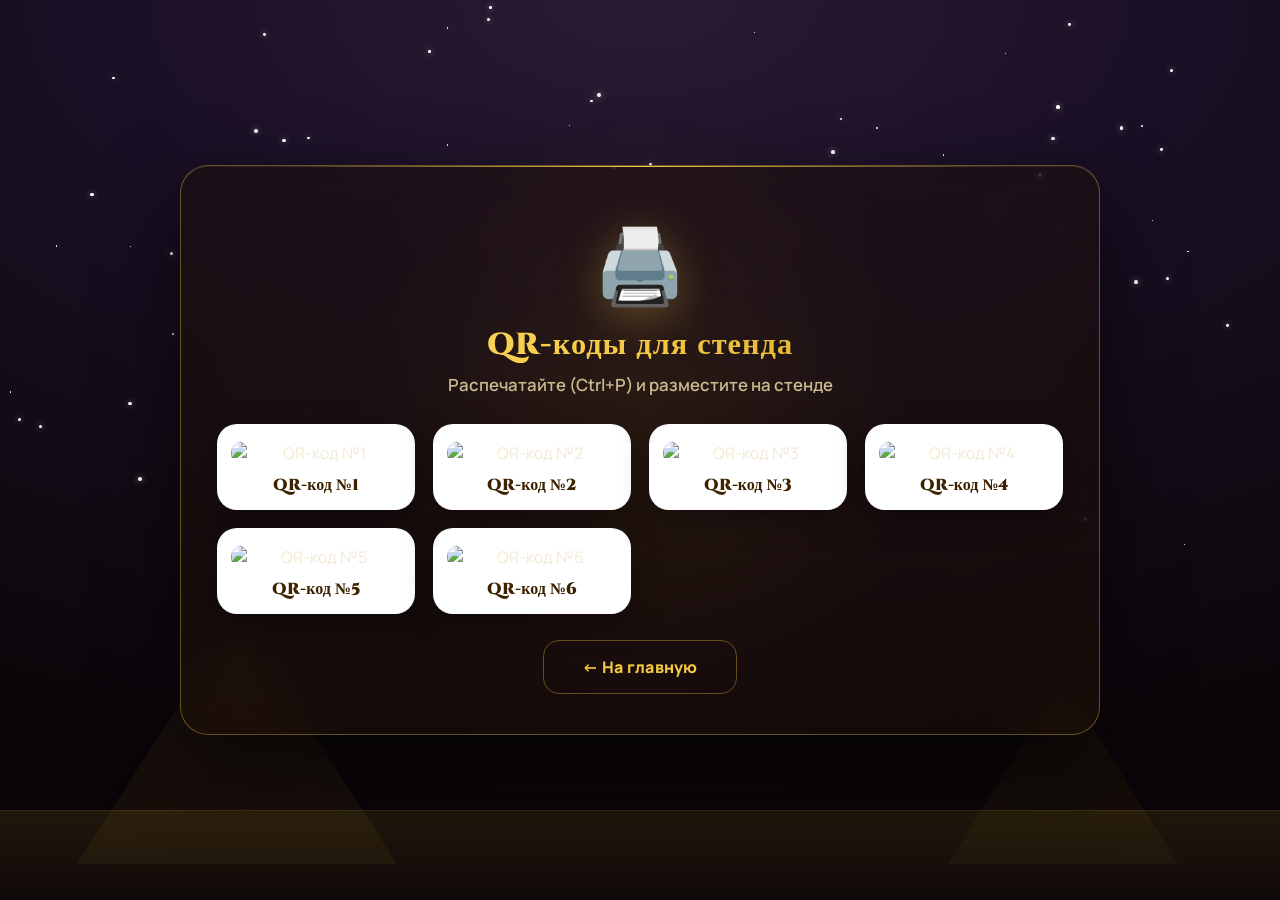
==== qr.html @ 2d33912d "Add Egypt history quest site for grade 5 students" ====
<!DOCTYPE html>
<html lang="ru">
<head>
<meta charset="UTF-8">
<meta name="viewport" content="width=device-width, initial-scale=1.0">
<title>QR-коды для стенда 🖨️</title>
<link rel="stylesheet" href="style.css">
</head>
<body data-page="qr">

<div class="bg-layer">
    <div class="star-field"></div>
    <div class="pyramid-bg"></div>
    <div class="sand-ground"></div>
</div>

<div class="qr-card">
    <div class="welcome-icon">🖨️</div>
    <h1 class="welcome-title" style="font-size:1.9em;">QR-коды для стенда</h1>
    <p class="welcome-subtitle">Распечатайте (Ctrl+P) и разместите на стенде</p>

    <div class="qr-grid" id="qr-grid"></div>

    <div style="margin-top:26px;">
        <a class="btn btn-ghost" href="index.html">← На главную</a>
    </div>
</div>

<script src="quest.js"></script>
</body>
</html>
---- style.css ----
/* ============================================================
   ЕГИПЕТСКИЙ КВЕСТ — современный дизайн v2
   Тёмный глассморфизм + золото, тема Древнего Египта
   ============================================================ */

@import url('https://fonts.googleapis.com/css2?family=Cinzel:wght@700;900&family=Manrope:wght@400;600;800&display=swap');

* { margin: 0; padding: 0; box-sizing: border-box; }

:root {
    --gold: #f5c842;
    --gold-light: #ffe27a;
    --gold-dark: #c9a227;
    --sand: #e8d5a3;
    --text: #f3ead3;
    --text-dim: #c9b98f;
    --glass: rgba(28, 18, 8, 0.55);
    --glass-border: rgba(245, 200, 66, 0.35);
    --red: #ff6b5e;
    --radius: 28px;
}

html { scroll-behavior: smooth; }

body {
    font-family: 'Manrope', 'Segoe UI', sans-serif;
    min-height: 100vh;
    min-height: 100dvh;
    color: var(--text);
    background: radial-gradient(120% 90% at 50% 0%, #2b1a33 0%, #1a1026 35%, #120a14 70%, #0a0508 100%);
    display: flex;
    flex-direction: column;
    align-items: center;
    justify-content: center;
    overflow-x: hidden;
    position: relative;
    padding: 20px 16px;
}

/* Мягкое золотое свечение за карточкой */
body::before {
    content: '';
    position: fixed;
    width: 70vmin; height: 70vmin;
    left: 50%; top: 45%;
    transform: translate(-50%, -50%);
    background: radial-gradient(circle, rgba(245,200,66,0.14) 0%, transparent 65%);
    pointer-events: none;
    z-index: 1;
    animation: breathe 6s ease-in-out infinite;
}

@keyframes breathe {
    0%, 100% { opacity: 0.7; transform: translate(-50%,-50%) scale(1); }
    50%      { opacity: 1;   transform: translate(-50%,-50%) scale(1.12); }
}

/* ===== ФОН ===== */

.bg-layer {
    position: fixed; inset: 0;
    z-index: 0; pointer-events: none; overflow: hidden;
}

.star-field { position: absolute; inset: 0 0 35% 0; }

.star {
    position: absolute;
    background: #fff;
    border-radius: 50%;
    animation: twinkle var(--d, 3s) ease-in-out infinite;
    box-shadow: 0 0 6px rgba(255,255,255,0.6);
}

@keyframes twinkle {
    0%, 100% { opacity: 0.1; transform: scale(0.7); }
    50%      { opacity: 0.9; transform: scale(1.3); }
}

/* Пирамиды — тонкие светящиеся контуры */
.pyramid-bg { position: absolute; bottom: 4vh; width: 100%; height: 38vh; }

.pyramid-bg::before,
.pyramid-bg::after {
    content: '';
    position: absolute; bottom: 0;
    border-left: solid transparent;
    border-right: solid transparent;
}

.pyramid-bg::before {
    left: 6%;
    border-left-width: 160px;
    border-right-width: 160px;
    border-bottom: 250px solid rgba(245, 200, 66, 0.05);
    filter: drop-shadow(0 0 14px rgba(245,200,66,0.12));
}

.pyramid-bg::after {
    right: 8%;
    border-left-width: 115px;
    border-right-width: 115px;
    border-bottom: 185px solid rgba(245, 200, 66, 0.04);
}

.sand-ground {
    position: absolute; bottom: 0;
    width: 100%; height: 10vh;
    background: linear-gradient(180deg, rgba(201,162,39,0.12), rgba(201,162,39,0.03));
    border-top: 1px solid rgba(245,200,66,0.15);
}

.hieroglyph {
    position: absolute;
    color: var(--gold);
    opacity: 0;
    pointer-events: none;
    animation: floatUp var(--dur, 25s) linear infinite;
    text-shadow: 0 0 12px rgba(245,200,66,0.4);
}

@keyframes floatUp {
    0%   { transform: translateY(15vh) rotate(0deg); opacity: 0; }
    12%  { opacity: 0.18; }
    88%  { opacity: 0.18; }
    100% { transform: translateY(-110vh) rotate(300deg); opacity: 0; }
}

/* ===== КАРТОЧКА (глассморфизм) ===== */

.card, .welcome-card, .final-card, .qr-card {
    position: relative;
    z-index: 10;
    background: var(--glass);
    backdrop-filter: blur(18px) saturate(140%);
    -webkit-backdrop-filter: blur(18px) saturate(140%);
    border: 1px solid var(--glass-border);
    border-radius: var(--radius);
    width: 100%;
    box-shadow:
        0 30px 80px rgba(0, 0, 0, 0.6),
        inset 0 1px 0 rgba(255, 255, 255, 0.08);
    animation: cardIn 0.8s cubic-bezier(0.22, 1, 0.36, 1) both;
}

.card        { max-width: 620px; padding: 44px 38px 36px; }
.welcome-card{ max-width: 620px; padding: 52px 40px 44px; text-align: center; }
.final-card  { max-width: 620px; padding: 52px 40px 46px; text-align: center; }
.qr-card     { max-width: 920px; padding: 48px 36px 40px; text-align: center; }

/* Градиентная кромка сверху */
.card::before, .welcome-card::before, .final-card::before, .qr-card::before {
    content: '';
    position: absolute;
    top: 0; left: 10%; right: 10%;
    height: 1px;
    background: linear-gradient(90deg, transparent, var(--gold), transparent);
}

@keyframes cardIn {
    from { opacity: 0; transform: translateY(44px) scale(0.95); }
    to   { opacity: 1; transform: translateY(0)    scale(1); }
}

/* ===== ШАПКА ВОПРОСА ===== */

.card-header { text-align: center; margin-bottom: 26px; }

.qr-badge {
    display: inline-block;
    background: linear-gradient(135deg, rgba(245,200,66,0.18), rgba(245,200,66,0.06));
    border: 1px solid var(--glass-border);
    color: var(--gold);
    font-weight: 800;
    font-size: 0.78em;
    letter-spacing: 3px;
    padding: 8px 24px;
    border-radius: 50px;
    margin-bottom: 16px;
    text-transform: uppercase;
}

.card-icon {
    font-size: 4.2em;
    line-height: 1;
    animation: iconBob 3s ease-in-out infinite;
    filter: drop-shadow(0 6px 18px rgba(245,200,66,0.25));
}

@keyframes iconBob {
    0%, 100% { transform: translateY(0); }
    50%      { transform: translateY(-9px); }
}

.card-title {
    font-family: 'Cinzel', serif;
    font-size: 1.05em;
    color: var(--gold);
    margin-top: 10px;
    letter-spacing: 3px;
    text-transform: uppercase;
    font-weight: 700;
}

.question-box {
    background: rgba(245, 200, 66, 0.07);
    border: 1px solid rgba(245, 200, 66, 0.18);
    border-radius: 18px;
    padding: 20px 24px;
    margin-bottom: 26px;
}

.question-label {
    font-size: 0.68em;
    text-transform: uppercase;
    letter-spacing: 3px;
    color: var(--gold-dark);
    font-weight: 800;
    margin-bottom: 8px;
}

.question-text {
    font-size: clamp(1.1em, 2.5vw, 1.3em);
    color: var(--text);
    font-weight: 800;
    line-height: 1.5;
}

/* ===== ОТВЕТЫ ===== */

.answers { display: grid; gap: 12px; margin-bottom: 24px; }

.answer-btn {
    background: rgba(255, 255, 255, 0.04);
    border: 1px solid rgba(245, 200, 66, 0.25);
    border-radius: 16px;
    padding: 16px 20px;
    font-size: 1.05em;
    color: var(--text);
    font-weight: 600;
    cursor: pointer;
    text-align: left;
    transition: transform 0.2s ease, box-shadow 0.2s ease, background 0.2s ease, border-color 0.2s ease;
    display: flex;
    align-items: center;
    gap: 14px;
    font-family: 'Manrope', sans-serif;
    width: 100%;
}

.answer-btn:hover:not(:disabled) {
    transform: translateY(-2px);
    background: rgba(245, 200, 66, 0.12);
    border-color: var(--gold);
    box-shadow: 0 8px 28px rgba(245, 200, 66, 0.18);
}

.answer-btn:active:not(:disabled) { transform: translateY(0); }
.answer-btn:disabled { cursor: default; opacity: 0.6; }

.answer-letter {
    display: inline-flex;
    align-items: center;
    justify-content: center;
    width: 34px; height: 34px;
    background: linear-gradient(135deg, var(--gold), var(--gold-dark));
    color: #2a1a05;
    border-radius: 10px;
    font-size: 0.85em;
    font-weight: 800;
    flex-shrink: 0;
}

.fact-box {
    background: rgba(255, 255, 255, 0.03);
    border: 1px dashed rgba(245, 200, 66, 0.3);
    border-radius: 14px;
    padding: 16px 20px;
    font-size: 0.9em;
    color: var(--text-dim);
    line-height: 1.65;
}

.fact-box strong { color: var(--gold); }

/* ===== ОВЕРЛЕИ ===== */

.result-overlay {
    display: none;
    position: fixed; inset: 0;
    z-index: 100;
    background: rgba(8, 4, 2, 0.8);
    backdrop-filter: blur(8px);
    -webkit-backdrop-filter: blur(8px);
    justify-content: center;
    align-items: center;
    animation: fadeIn 0.3s ease;
    padding: 16px;
}

.result-overlay.show { display: flex; }

@keyframes fadeIn { from { opacity: 0; } to { opacity: 1; } }

.result-card {
    background: rgba(32, 22, 10, 0.92);
    backdrop-filter: blur(20px);
    border: 1px solid var(--glass-border);
    border-radius: 26px;
    padding: 44px 36px 38px;
    text-align: center;
    max-width: 440px;
    width: 100%;
    animation: popIn 0.5s cubic-bezier(0.22, 1, 0.36, 1) both;
    box-shadow: 0 24px 70px rgba(0, 0, 0, 0.7);
}

@keyframes popIn {
    from { transform: scale(0.7) translateY(20px); opacity: 0; }
    to   { transform: scale(1)   translateY(0);    opacity: 1; }
}

.result-icon-big {
    font-size: 4em;
    line-height: 1;
    margin-bottom: 12px;
    animation: iconBob 1.8s ease-in-out infinite;
}

.result-title {
    font-family: 'Cinzel', serif;
    font-size: 1.7em;
    color: var(--gold);
    font-weight: 900;
    margin-bottom: 10px;
    letter-spacing: 1px;
}

.result-title.wrong { color: var(--red); }

.result-desc {
    font-size: 0.98em;
    color: var(--text-dim);
    margin-bottom: 18px;
    line-height: 1.65;
}

.letter-reward {
    display: inline-block;
    font-family: 'Cinzel', serif;
    font-size: 4em;
    font-weight: 900;
    color: #2a1a05;
    background: linear-gradient(135deg, var(--gold-light), var(--gold-dark));
    width: 100px; height: 100px;
    line-height: 100px;
    border-radius: 24px;
    box-shadow: 0 12px 36px rgba(245, 200, 66, 0.4), inset 0 2px 0 rgba(255,255,255,0.5);
    margin: 10px 0 18px;
    animation: letterPop 0.6s 0.2s cubic-bezier(0.34, 1.56, 0.64, 1) both;
}

@keyframes letterPop {
    from { transform: scale(0) rotate(-18deg); }
    to   { transform: scale(1) rotate(0); }
}

.word-progress {
    display: flex;
    justify-content: center;
    gap: 7px;
    margin: 8px 0 22px;
    flex-wrap: wrap;
}

.word-cell {
    width: 40px; height: 40px;
    border: 1px solid rgba(245, 200, 66, 0.35);
    border-radius: 11px;
    display: flex;
    align-items: center;
    justify-content: center;
    font-family: 'Cinzel', serif;
    font-size: 1.35em;
    font-weight: 900;
    color: var(--gold);
    background: rgba(255, 255, 255, 0.04);
}

.word-cell.filled {
    background: linear-gradient(135deg, var(--gold), var(--gold-dark));
    color: #2a1a05;
    box-shadow: 0 5px 16px rgba(245, 200, 66, 0.3);
    animation: cellPop 0.4s cubic-bezier(0.34, 1.56, 0.64, 1) both;
}

@keyframes cellPop { from { transform: scale(0); } to { transform: scale(1); } }

/* ===== КНОПКИ ===== */

.btn {
    display: inline-block;
    padding: 15px 38px;
    font-size: 1em;
    font-weight: 800;
    border: none;
    border-radius: 16px;
    cursor: pointer;
    transition: transform 0.2s ease, box-shadow 0.2s ease;
    font-family: 'Manrope', sans-serif;
    text-decoration: none;
    text-align: center;
    letter-spacing: 0.3px;
}

.btn-gold {
    background: linear-gradient(135deg, var(--gold), var(--gold-dark));
    color: #2a1a05;
    box-shadow: 0 10px 30px rgba(245, 200, 66, 0.25);
}

.btn-gold:hover {
    transform: translateY(-3px);
    box-shadow: 0 14px 40px rgba(245, 200, 66, 0.4);
}

.btn-ghost {
    background: transparent;
    border: 1px solid var(--glass-border);
    color: var(--gold);
}

.btn-ghost:hover {
    background: rgba(245, 200, 66, 0.1);
    transform: translateY(-3px);
}

/* ===== СТАРТОВАЯ ===== */

.welcome-icon {
    font-size: 4.6em;
    animation: iconBob 3s ease-in-out infinite;
    margin-bottom: 14px;
    filter: drop-shadow(0 8px 22px rgba(245,200,66,0.3));
}

.welcome-title {
    font-family: 'Cinzel', serif;
    font-size: clamp(2em, 5vw, 2.6em);
    font-weight: 900;
    background: linear-gradient(135deg, var(--gold-light), var(--gold), var(--gold-dark));
    -webkit-background-clip: text;
    background-clip: text;
    -webkit-text-fill-color: transparent;
    margin-bottom: 10px;
    line-height: 1.15;
    letter-spacing: 1px;
}

.welcome-subtitle {
    font-size: 1.05em;
    color: var(--text-dim);
    margin-bottom: 28px;
    font-weight: 600;
}

.steps-list {
    text-align: left;
    background: rgba(255, 255, 255, 0.03);
    border: 1px solid rgba(245, 200, 66, 0.15);
    border-radius: 18px;
    padding: 22px 26px 22px 60px;
    margin: 20px 0;
    list-style: none;
}

.steps-list li {
    font-size: 1em;
    color: var(--text);
    margin-bottom: 14px;
    position: relative;
    line-height: 1.5;
    font-weight: 600;
}

.steps-list li:last-child { margin-bottom: 0; }

.steps-list li::before {
    position: absolute;
    left: -38px;
    font-size: 1.35em;
}

.steps-list li:nth-child(1)::before { content: '📱'; }
.steps-list li:nth-child(2)::before { content: '🤔'; }
.steps-list li:nth-child(3)::before { content: '🔤'; }
.steps-list li:nth-child(4)::before { content: '⭐'; }

.welcome-note {
    font-size: 0.92em;
    color: var(--text-dim);
    background: rgba(245, 200, 66, 0.06);
    border: 1px solid rgba(245, 200, 66, 0.15);
    border-radius: 14px;
    padding: 14px 18px;
    margin-top: 14px;
    line-height: 1.6;
}

.welcome-note strong { color: var(--gold); }

/* ===== ФИНАЛ ===== */

.trophy {
    font-size: 4.6em;
    animation: iconBob 2.2s ease-in-out infinite;
    margin-bottom: 10px;
    filter: drop-shadow(0 8px 24px rgba(245,200,66,0.35));
}

.final-title {
    font-family: 'Cinzel', serif;
    font-size: clamp(1.6em, 4.5vw, 2.1em);
    font-weight: 900;
    background: linear-gradient(135deg, var(--gold-light), var(--gold), var(--gold-dark));
    -webkit-background-clip: text;
    background-clip: text;
    -webkit-text-fill-color: transparent;
    margin-bottom: 10px;
    line-height: 1.25;
}

.final-word {
    display: flex;
    justify-content: center;
    gap: 8px;
    margin: 26px 0;
    flex-wrap: wrap;
}

.final-cell {
    width: 56px; height: 56px;
    border-radius: 14px;
    display: flex;
    align-items: center;
    justify-content: center;
    font-family: 'Cinzel', serif;
    font-size: 1.9em;
    font-weight: 900;
    color: #2a1a05;
    background: linear-gradient(135deg, var(--gold-light), var(--gold-dark));
    box-shadow: 0 10px 30px rgba(245, 200, 66, 0.3);
    animation: cellPop 0.5s cubic-bezier(0.34, 1.56, 0.64, 1) both;
    opacity: 0;
}

.final-cell.show { opacity: 1; }

.final-desc {
    font-size: 1.05em;
    color: var(--text);
    line-height: 1.7;
    margin-bottom: 20px;
    font-weight: 600;
}

.final-desc strong { color: var(--gold); }

.final-fact {
    background: rgba(255, 255, 255, 0.03);
    border: 1px dashed rgba(245, 200, 66, 0.3);
    border-radius: 14px;
    padding: 16px 20px;
    font-size: 0.92em;
    color: var(--text-dim);
    line-height: 1.65;
    margin-bottom: 26px;
    text-align: left;
}

.final-fact strong { color: var(--gold); }

/* ===== QR-СТРАНИЦА ===== */

.qr-grid {
    display: grid;
    grid-template-columns: repeat(auto-fit, minmax(190px, 1fr));
    gap: 18px;
    margin-top: 26px;
}

.qr-item {
    background: #fff;
    border-radius: 20px;
    padding: 18px 14px 14px;
    box-shadow: 0 10px 30px rgba(0, 0, 0, 0.35);
    transition: transform 0.2s ease;
}

.qr-item:hover { transform: translateY(-4px); }

.qr-item img {
    width: 100%;
    max-width: 170px;
    height: auto;
    display: block;
    margin: 0 auto 10px;
    border-radius: 10px;
}

.qr-item-title {
    font-family: 'Cinzel', serif;
    font-weight: 900;
    color: #3d2200;
    font-size: 1em;
}

/* Конфетти */
.confetti-piece {
    position: fixed;
    top: -20px;
    border-radius: 2px;
    animation: confettiFall linear forwards;
    z-index: 200;
    pointer-events: none;
}

@keyframes confettiFall {
    to { transform: translateY(110vh) rotate(720deg); opacity: 0; }
}

/* Плавное появление элементов с задержкой */
.fade-up {
    animation: fadeUp 0.7s ease both;
}

@keyframes fadeUp {
    from { opacity: 0; transform: translateY(16px); }
    to   { opacity: 1; transform: translateY(0); }
}

/* ===== АДАПТИВ ===== */

@media (max-width: 480px) {
    body { padding: 12px 10px; }
    .card { padding: 34px 20px 28px; }
    .welcome-card, .final-card, .qr-card { padding: 38px 20px 32px; }
    .answer-btn { font-size: 0.95em; padding: 14px 14px; }
    .result-card { padding: 34px 22px 30px; }
    .letter-reward { width: 84px; height: 84px; line-height: 84px; font-size: 3.4em; }
    .word-cell { width: 34px; height: 34px; font-size: 1.15em; }
    .final-cell { width: 46px; height: 46px; font-size: 1.5em; }
    .steps-list { padding-left: 50px; }
    .card-icon, .welcome-icon, .trophy { font-size: 3.6em; }
}

@media (max-width: 360px) {
    .word-progress { gap: 4px; }
    .word-cell { width: 30px; height: 30px; font-size: 1em; }
    .final-word { gap: 5px; }
    .final-cell { width: 40px; height: 40px; font-size: 1.3em; }
}

/* Скрытие внедряемых хостингом бейджей */
body > a[href*="vibedrop"],
[class*="vibedrop-badge"],
[id*="vibedrop-badge"] {
    display: none !important;
    visibility: hidden !important;
}

/* Уважение к reduce-motion */
@media (prefers-reduced-motion: reduce) {
    *, *::before, *::after {
        animation-duration: 0.01ms !important;
        animation-iteration-count: 1 !important;
        transition-duration: 0.01ms !important;
    }
}
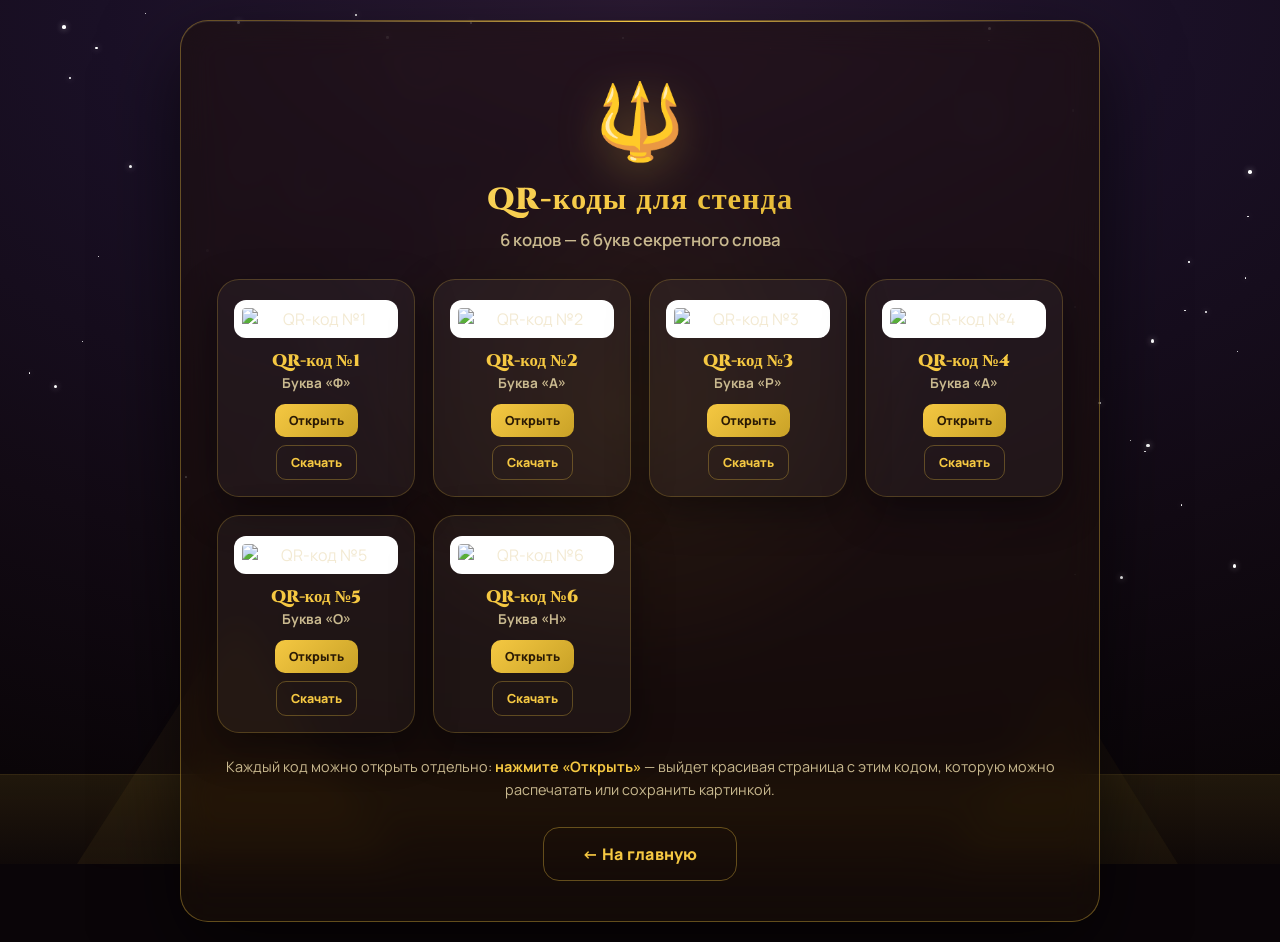
==== commit d9b706bd: "Add per-QR standalone pages with themed illustrations and animations" ====
--- a/qr.html
+++ b/qr.html
@@ -1,31 +1,113 @@
 <!DOCTYPE html>
 <html lang="ru">
 <head>
-<meta charset="UTF-8">
-<meta name="viewport" content="width=device-width, initial-scale=1.0">
-<title>QR-коды для стенда 🖨️</title>
-<link rel="stylesheet" href="style.css">
+    <meta charset="UTF-8">
+    <meta name="viewport" content="width=device-width, initial-scale=1.0">
+    <title>QR-коды для стенда | Квест «Древний Египет»</title>
+    <meta name="description" content="Все QR-коды квеста по истории Древнего Египта для 5 класса: скачайте или распечатайте каждый отдельно.">
+    <link rel="preconnect" href="https://fonts.googleapis.com">
+    <link rel="preconnect" href="https://fonts.gstatic.com" crossorigin>
+    <link href="https://fonts.googleapis.com/css2?family=Cinzel:wght@700;900&family=Manrope:wght@400;600;800&display=swap" rel="stylesheet">
+    <link rel="stylesheet" href="style.css">
+    <link rel="stylesheet" href="qrpage.css">
+    <style>
+        .qr-item {
+            background: rgba(255, 255, 255, 0.04);
+            border: 1px solid rgba(245, 200, 66, 0.22);
+            border-radius: 22px;
+            padding: 20px 16px 16px;
+            box-shadow: 0 14px 40px rgba(0, 0, 0, 0.4);
+            transition: transform 0.25s ease, box-shadow 0.25s ease;
+            text-align: center;
+        }
+        .qr-item:hover {
+            transform: translateY(-6px);
+            box-shadow: 0 22px 55px rgba(0, 0, 0, 0.55), 0 0 40px rgba(245, 200, 66, 0.18);
+        }
+        .qr-item img {
+            width: 100%;
+            max-width: 190px;
+            height: auto;
+            display: block;
+            margin: 0 auto 12px;
+            border-radius: 12px;
+            background: #fff;
+            padding: 8px;
+        }
+        .qr-item-title {
+            font-family: 'Cinzel', serif;
+            font-weight: 900;
+            color: var(--gold);
+            font-size: 1.05em;
+            margin-bottom: 2px;
+        }
+        .qr-item-letter {
+            font-size: 0.85em;
+            color: var(--text-dim);
+            font-weight: 700;
+            margin-bottom: 12px;
+        }
+        .qr-item-actions {
+            display: flex;
+            gap: 8px;
+            justify-content: center;
+            flex-wrap: wrap;
+        }
+        .qr-mini-btn {
+            display: inline-block;
+            padding: 8px 14px;
+            border-radius: 10px;
+            font-size: 0.78em;
+            font-weight: 800;
+            text-decoration: none;
+            cursor: pointer;
+            border: none;
+            font-family: 'Manrope', sans-serif;
+            transition: transform 0.2s ease, background 0.2s ease;
+        }
+        .qr-mini-btn.primary {
+            background: linear-gradient(135deg, var(--gold), var(--gold-dark));
+            color: #2a1a05;
+        }
+        .qr-mini-btn.primary:hover { transform: translateY(-2px); }
+        .qr-mini-btn.ghost {
+            background: transparent;
+            border: 1px solid rgba(245, 200, 66, 0.3);
+            color: var(--gold);
+        }
+        .qr-mini-btn.ghost:hover { background: rgba(245, 200, 66, 0.1); transform: translateY(-2px); }
+        .qr-hint-line {
+            font-size: 0.9em;
+            color: var(--text-dim);
+            margin-top: 22px;
+            line-height: 1.6;
+        }
+        .qr-hint-line strong { color: var(--gold); }
+    </style>
 </head>
 <body data-page="qr">
+    <div class="bg-layer">
+        <div class="star-field" id="star-field"></div>
+        <div class="pyramid-bg"><div class="sand-ground"></div></div>
+    </div>
 
-<div class="bg-layer">
-    <div class="star-field"></div>
-    <div class="pyramid-bg"></div>
-    <div class="sand-ground"></div>
-</div>
+    <div class="qr-card">
+        <div class="welcome-icon">🔱</div>
+        <h1 class="welcome-title" style="font-size:1.9em;">QR-коды для стенда</h1>
+        <p class="welcome-subtitle">6 кодов — 6 букв секретного слова</p>
 
-<div class="qr-card">
-    <div class="welcome-icon">🖨️</div>
-    <h1 class="welcome-title" style="font-size:1.9em;">QR-коды для стенда</h1>
-    <p class="welcome-subtitle">Распечатайте (Ctrl+P) и разместите на стенде</p>
+        <div class="qr-grid" id="qr-grid"></div>
 
-    <div class="qr-grid" id="qr-grid"></div>
+        <p class="qr-hint-line">
+            Каждый код можно открыть отдельно: <strong>нажмите «Открыть»</strong> — выйдет красивая
+            страница с этим кодом, которую можно распечатать или сохранить картинкой.
+        </p>
 
-    <div style="margin-top:26px;">
-        <a class="btn btn-ghost" href="index.html">← На главную</a>
+        <div style="margin-top:26px; display:flex; gap:12px; justify-content:center; flex-wrap:wrap;">
+            <a class="btn btn-ghost" href="index.html">← На главную</a>
+        </div>
     </div>
-</div>
 
-<script src="quest.js"></script>
+    <script src="quest.js"></script>
 </body>
 </html>
--- a/qrpage.css
+++ b/qrpage.css
@@ -0,0 +1,421 @@
+/* ============================================================
+   Оформление отдельных страниц QR-кодов (qr1.html … qr6.html)
+   Каждая страница — свой акцентный цвет и свой рисунок
+   ============================================================ */
+
+.qp-page {
+    min-height: 100vh;
+    min-height: 100dvh;
+    display: flex;
+    flex-direction: column;
+    align-items: center;
+    justify-content: center;
+    padding: 24px 16px;
+    position: relative;
+    overflow-x: hidden;
+}
+
+/* Акцентный цвет задаётся inline-стилем на body: --acc */
+.qp-page {
+    --acc: #f5c842;
+    --acc-soft: rgba(245, 200, 66, 0.16);
+    --acc-glow: rgba(245, 200, 66, 0.45);
+}
+
+/* Мягкое свечение в цвет акцента */
+.qp-page::before {
+    content: '';
+    position: fixed;
+    width: 85vmin; height: 85vmin;
+    left: 50%; top: 50%;
+    transform: translate(-50%, -50%);
+    background: radial-gradient(circle, var(--acc-soft) 0%, transparent 62%);
+    pointer-events: none;
+    z-index: 1;
+    animation: qpBreathe 5.5s ease-in-out infinite;
+}
+
+@keyframes qpBreathe {
+    0%, 100% { opacity: 0.75; transform: translate(-50%,-50%) scale(1); }
+    50%      { opacity: 1;    transform: translate(-50%,-50%) scale(1.14); }
+}
+
+/* ===== Карточка ===== */
+
+.qp-card {
+    position: relative;
+    z-index: 10;
+    width: 100%;
+    max-width: 560px;
+    background: rgba(24, 15, 6, 0.62);
+    backdrop-filter: blur(20px) saturate(150%);
+    -webkit-backdrop-filter: blur(20px) saturate(150%);
+    border: 2px solid var(--acc);
+    border-radius: 32px;
+    padding: 36px 30px 30px;
+    text-align: center;
+    box-shadow:
+        0 0 0 6px rgba(0, 0, 0, 0.25),
+        0 30px 90px rgba(0, 0, 0, 0.65),
+        0 0 70px var(--acc-glow);
+    animation: qpCardIn 0.9s cubic-bezier(0.22, 1, 0.36, 1) both;
+}
+
+@keyframes qpCardIn {
+    from { opacity: 0; transform: translateY(50px) scale(0.9) rotateX(12deg); }
+    to   { opacity: 1; transform: translateY(0)    scale(1)   rotateX(0); }
+}
+
+/* Золотая кромка сверху */
+.qp-card::before {
+    content: '';
+    position: absolute;
+    top: -2px; left: 12%; right: 12%;
+    height: 3px;
+    border-radius: 3px;
+    background: linear-gradient(90deg, transparent, #fff, var(--acc), transparent);
+    opacity: 0.85;
+}
+
+/* ===== Шапка ===== */
+
+.qp-number {
+    display: inline-flex;
+    align-items: center;
+    gap: 8px;
+    background: var(--acc-soft);
+    border: 1px solid var(--acc);
+    color: var(--acc);
+    font-weight: 800;
+    font-size: 0.76em;
+    letter-spacing: 3px;
+    text-transform: uppercase;
+    padding: 8px 22px;
+    border-radius: 50px;
+    margin-bottom: 16px;
+}
+
+.qp-number::before { content: '◈'; font-size: 1.1em; }
+
+.qp-art {
+    font-size: 4.4em;
+    line-height: 1;
+    margin-bottom: 12px;
+    filter: drop-shadow(0 10px 26px var(--acc-glow));
+    animation: qpBob 3.2s ease-in-out infinite;
+    display: inline-block;
+}
+
+@keyframes qpBob {
+    0%, 100% { transform: translateY(0) rotate(-2deg); }
+    50%      { transform: translateY(-14px) rotate(2deg); }
+}
+
+.qp-title {
+    font-family: 'Cinzel', serif;
+    font-size: clamp(1.5em, 5vw, 2em);
+    font-weight: 900;
+    color: var(--acc);
+    margin-bottom: 6px;
+    letter-spacing: 1px;
+    text-shadow: 0 0 26px var(--acc-glow);
+    line-height: 1.2;
+}
+
+.qp-subtitle {
+    font-size: 0.95em;
+    color: var(--text-dim);
+    font-weight: 600;
+    margin-bottom: 22px;
+    line-height: 1.5;
+}
+
+/* ===== Рисунок (декоративная мини-иллюстрация) ===== */
+
+.qp-picture {
+    position: relative;
+    height: 96px;
+    margin: 0 0 20px;
+    border-radius: 20px;
+    overflow: hidden;
+    background:
+        radial-gradient(120% 100% at 50% 120%, var(--acc-soft) 0%, transparent 70%),
+        linear-gradient(180deg, rgba(255,255,255,0.04), rgba(0,0,0,0.2));
+    border: 1px solid rgba(255, 255, 255, 0.09);
+    display: flex;
+    align-items: center;
+    justify-content: center;
+    gap: 14px;
+}
+
+/* Волны (для темы Нила) */
+.qp-picture.waves::before {
+    content: '';
+    position: absolute;
+    inset: auto 0 0 0;
+    height: 46px;
+    background:
+        radial-gradient(60px 22px at 20% 100%, var(--acc) 60%, transparent 61%),
+        radial-gradient(80px 26px at 60% 100%, var(--acc) 60%, transparent 61%),
+        radial-gradient(70px 20px at 95% 100%, var(--acc) 60%, transparent 61%);
+    opacity: 0.4;
+    animation: qpWave 3.4s ease-in-out infinite;
+}
+
+@keyframes qpWave {
+    0%, 100% { transform: translateX(-8px) scaleY(1); }
+    50%      { transform: translateX(8px) scaleY(1.25); }
+}
+
+/* Солнце (для темы времени/теней) */
+.qp-picture.sun::before {
+    content: '';
+    position: absolute;
+    width: 74px; height: 74px;
+    border-radius: 50%;
+    background: radial-gradient(circle, #fff8e0, var(--acc) 45%, transparent 70%);
+    box-shadow: 0 0 44px var(--acc-glow);
+    animation: qpSun 5s ease-in-out infinite;
+}
+
+@keyframes qpSun {
+    0%, 100% { transform: translateY(-6px) scale(1); opacity: 0.9; }
+    50%      { transform: translateY(8px) scale(1.1); opacity: 1; }
+}
+
+/* Лучи */
+.qp-picture.sun::after {
+    content: '';
+    position: absolute;
+    width: 130px; height: 130px;
+    border-radius: 50%;
+    border: 2px dashed var(--acc);
+    opacity: 0.35;
+    animation: qpSpin 18s linear infinite;
+}
+
+@keyframes qpSpin { to { transform: rotate(360deg); } }
+
+/* Пирамида (для темы гробниц) */
+.qp-picture.pyramid::before {
+    content: '';
+    position: absolute;
+    bottom: -18px;
+    left: 50%;
+    transform: translateX(-50%);
+    width: 0; height: 0;
+    border-left: 92px solid transparent;
+    border-right: 92px solid transparent;
+    border-bottom: 116px solid var(--acc);
+    opacity: 0.35;
+    filter: drop-shadow(0 0 24px var(--acc-glow));
+}
+
+/* Клин (для темы завоевания) */
+.qp-picture.conquest::before {
+    content: '';
+    position: absolute;
+    inset: auto 0 0 0;
+    height: 3px;
+    background: linear-gradient(90deg, transparent, var(--acc), transparent);
+    box-shadow: 0 -34px 0 -1px var(--acc), 0 -34px 0 1px transparent;
+    opacity: 0.4;
+}
+
+.qp-picture .glyph {
+    font-size: 2.4em;
+    color: var(--acc);
+    text-shadow: 0 0 18px var(--acc-glow);
+    animation: qpBob 3.6s ease-in-out infinite;
+    z-index: 2;
+}
+
+.qp-picture .glyph:nth-child(2) { animation-delay: 0.6s; }
+.qp-picture .glyph:nth-child(3) { animation-delay: 1.2s; }
+
+/* ===== QR-код ===== */
+
+.qp-qr-wrap {
+    position: relative;
+    display: inline-block;
+    padding: 18px;
+    background: #fff;
+    border-radius: 24px;
+    box-shadow:
+        0 0 0 6px var(--acc-soft),
+        0 0 0 8px var(--acc),
+        0 18px 46px rgba(0, 0, 0, 0.5),
+        0 0 56px var(--acc-glow);
+    animation: qpQrFloat 4s ease-in-out infinite;
+}
+
+@keyframes qpQrFloat {
+    0%, 100% { transform: translateY(0); }
+    50%      { transform: translateY(-10px); }
+}
+
+/* Уголки-указатели на QR */
+.qp-corners::before,
+.qp-corners::after {
+    content: '';
+    position: absolute;
+    width: 34px; height: 34px;
+    border: 4px solid var(--acc);
+    animation: qpCorner 2.4s ease-in-out infinite;
+}
+
+.qp-corners::before { top: -14px; left: -14px; border-right: 0; border-bottom: 0; border-radius: 12px 0 0 0; }
+.qp-corners::after  { bottom: -14px; right: -14px; border-left: 0; border-top: 0; border-radius: 0 0 12px 0; animation-delay: 1.2s; }
+
+@keyframes qpCorner {
+    0%, 100% { opacity: 0.35; }
+    50%      { opacity: 1; }
+}
+
+.qp-qr-wrap img {
+    display: block;
+    width: 260px;
+    height: 260px;
+    border-radius: 12px;
+}
+
+.qp-qr-hint {
+    margin-top: 16px;
+    font-size: 0.85em;
+    color: var(--text-dim);
+    font-weight: 600;
+}
+
+.qp-qr-hint strong { color: var(--acc); }
+
+/* ===== Буква-награда ===== */
+
+.qp-letter-box {
+    margin-top: 22px;
+    padding-top: 20px;
+    border-top: 1px dashed rgba(255, 255, 255, 0.14);
+}
+
+.qp-letter-label {
+    font-size: 0.72em;
+    text-transform: uppercase;
+    letter-spacing: 3px;
+    color: var(--text-dim);
+    font-weight: 800;
+    margin-bottom: 10px;
+}
+
+.qp-letter {
+    display: inline-flex;
+    align-items: center;
+    justify-content: center;
+    width: 78px; height: 78px;
+    font-family: 'Cinzel', serif;
+    font-size: 3em;
+    font-weight: 900;
+    color: #241502;
+    background: linear-gradient(135deg, #fff6d8, var(--acc));
+    border-radius: 22px;
+    box-shadow: 0 12px 34px var(--acc-glow), inset 0 2px 0 rgba(255,255,255,0.6);
+    animation: qpLetter 3s ease-in-out infinite;
+}
+
+@keyframes qpLetter {
+    0%, 100% { transform: translateY(0) scale(1); }
+    50%      { transform: translateY(-7px) scale(1.06); }
+}
+
+/* ===== Кнопки ===== */
+
+.qp-actions {
+    margin-top: 24px;
+    display: flex;
+    gap: 12px;
+    justify-content: center;
+    flex-wrap: wrap;
+}
+
+.qp-btn {
+    display: inline-flex;
+    align-items: center;
+    gap: 8px;
+    padding: 14px 30px;
+    border: none;
+    border-radius: 16px;
+    font-size: 0.95em;
+    font-weight: 800;
+    font-family: 'Manrope', sans-serif;
+    cursor: pointer;
+    text-decoration: none;
+    transition: transform 0.2s ease, box-shadow 0.2s ease, background 0.2s ease;
+}
+
+.qp-btn-primary {
+    background: linear-gradient(135deg, var(--acc), #b8860b);
+    color: #241502;
+    box-shadow: 0 10px 28px var(--acc-glow);
+}
+
+.qp-btn-primary:hover {
+    transform: translateY(-3px);
+    box-shadow: 0 16px 40px var(--acc-glow);
+}
+
+.qp-btn-ghost {
+    background: transparent;
+    border: 1px solid rgba(255, 255, 255, 0.22);
+    color: var(--text-dim);
+}
+
+.qp-btn-ghost:hover {
+    background: rgba(255, 255, 255, 0.07);
+    color: var(--text);
+    transform: translateY(-3px);
+}
+
+/* ===== Печать ===== */
+
+@media print {
+    .qp-actions,
+    .qp-page::before,
+    .bg-layer { display: none !important; }
+
+    body, .qp-page {
+        background: #fff !important;
+        padding: 0;
+    }
+
+    .qp-card {
+        background: #fff;
+        border: 3px solid #000;
+        box-shadow: none;
+        backdrop-filter: none;
+        max-width: 420px;
+        page-break-inside: avoid;
+    }
+
+    .qp-title { color: #000; text-shadow: none; }
+    .qp-subtitle, .qp-qr-hint, .qp-letter-label { color: #333; }
+    .qp-number { color: #000; border-color: #000; background: #f0f0f0; }
+    .qp-qr-wrap { box-shadow: none; }
+    .qp-art { filter: none; }
+}
+
+/* ===== Адаптив ===== */
+
+@media (max-width: 480px) {
+    .qp-card { padding: 28px 18px 24px; border-radius: 24px; }
+    .qp-qr-wrap img { width: 210px; height: 210px; }
+    .qp-art { font-size: 3.4em; }
+    .qp-letter { width: 66px; height: 66px; font-size: 2.4em; }
+    .qp-picture { height: 80px; }
+    .qp-btn { padding: 12px 22px; font-size: 0.9em; }
+}
+
+@media (prefers-reduced-motion: reduce) {
+    *, *::before, *::after {
+        animation-duration: 0.01ms !important;
+        animation-iteration-count: 1 !important;
+        transition-duration: 0.01ms !important;
+    }
+}
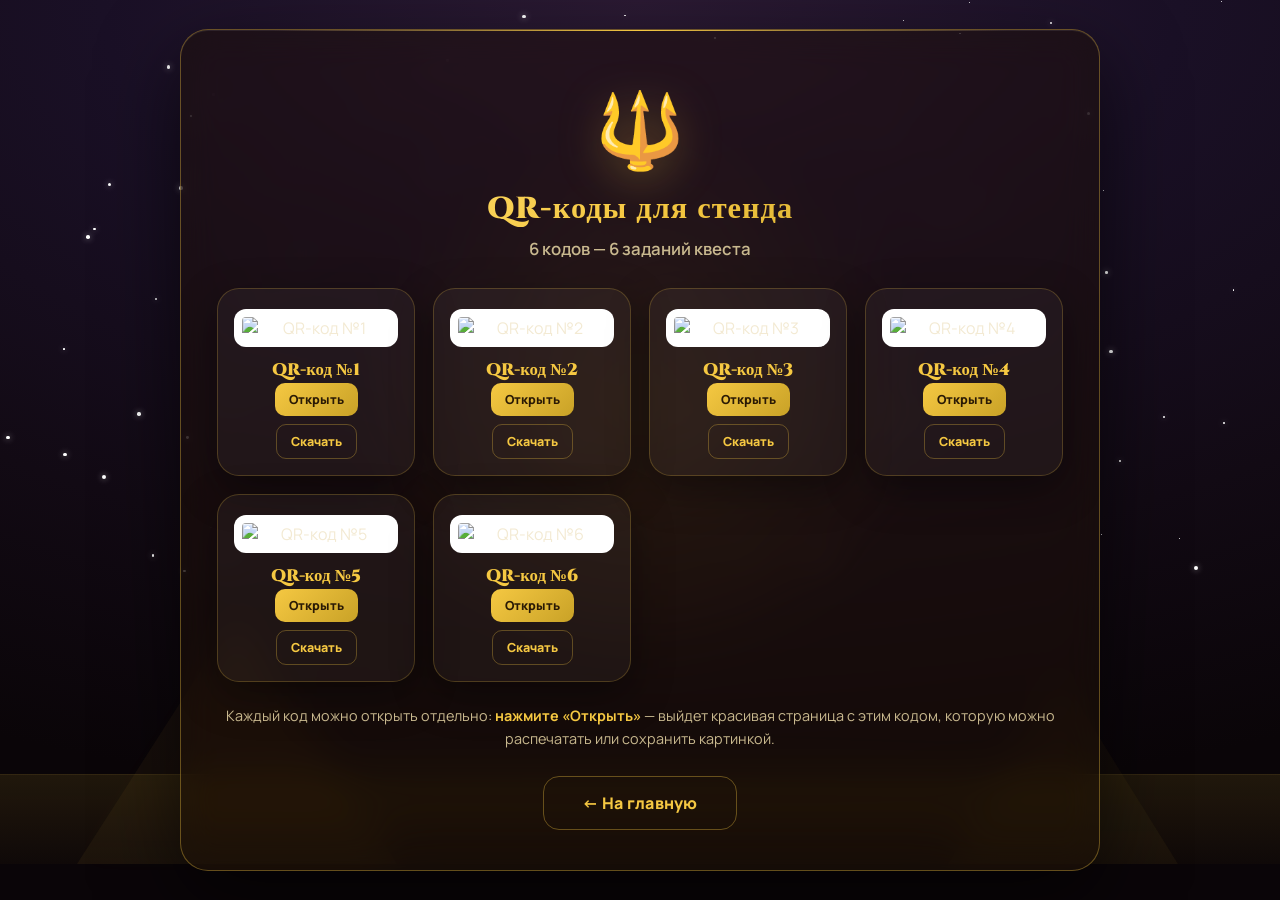
==== commit a9a95f5b: "Remove spoilers from QR pages, fix badge alignment, replace wave animation" ====
--- a/qr.html
+++ b/qr.html
@@ -94,7 +94,7 @@
     <div class="qr-card">
         <div class="welcome-icon">🔱</div>
         <h1 class="welcome-title" style="font-size:1.9em;">QR-коды для стенда</h1>
-        <p class="welcome-subtitle">6 кодов — 6 букв секретного слова</p>
+        <p class="welcome-subtitle">6 кодов — 6 заданий квеста</p>
 
         <div class="qr-grid" id="qr-grid"></div>
 
--- a/qrpage.css
+++ b/qrpage.css
@@ -1,6 +1,6 @@
 /* ============================================================
    Оформление отдельных страниц QR-кодов (qr1.html … qr6.html)
-   Каждая страница — свой акцентный цвет и свой рисунок
+   Нейтральное египетское оформление: без подсказок и спойлеров
    ============================================================ */
 
 .qp-page {
@@ -13,10 +13,8 @@
     padding: 24px 16px;
     position: relative;
     overflow-x: hidden;
-}
-
-/* Акцентный цвет задаётся inline-стилем на body: --acc */
-.qp-page {
+
+    /* Акцентный цвет задаётся inline-стилем на странице */
     --acc: #f5c842;
     --acc-soft: rgba(245, 200, 66, 0.16);
     --acc-glow: rgba(245, 200, 66, 0.45);
@@ -36,8 +34,8 @@
 }
 
 @keyframes qpBreathe {
-    0%, 100% { opacity: 0.75; transform: translate(-50%,-50%) scale(1); }
-    50%      { opacity: 1;    transform: translate(-50%,-50%) scale(1.14); }
+    0%, 100% { opacity: 0.75; transform: translate(-50%, -50%) scale(1); }
+    50%      { opacity: 1;    transform: translate(-50%, -50%) scale(1.14); }
 }
 
 /* ===== Карточка ===== */
@@ -77,30 +75,45 @@
     opacity: 0.85;
 }
 
-/* ===== Шапка ===== */
+/* ===== Плашка номера кода ===== */
 
 .qp-number {
     display: inline-flex;
-    align-items: center;
-    gap: 8px;
+    align-items: baseline;
+    justify-content: center;
+    gap: 6px;
     background: var(--acc-soft);
     border: 1px solid var(--acc);
     color: var(--acc);
     font-weight: 800;
     font-size: 0.76em;
-    letter-spacing: 3px;
+    line-height: 1;
+    letter-spacing: 2.5px;
     text-transform: uppercase;
-    padding: 8px 22px;
+    padding: 10px 24px;
     border-radius: 50px;
-    margin-bottom: 16px;
-}
-
-.qp-number::before { content: '◈'; font-size: 1.1em; }
+    margin-bottom: 18px;
+    white-space: nowrap;
+    /* Фиксируем размеры, чтобы плашка не «прыгала» при анимации */
+    height: 36px;
+    box-sizing: border-box;
+}
+
+/* Номер выделяем отдельно — так он не смещается вместе с текстом */
+.qp-num {
+    font-family: 'Cinzel', serif;
+    font-weight: 900;
+    font-size: 1.15em;
+    letter-spacing: 0;
+    color: #fff8e0;
+}
+
+/* ===== Шапка ===== */
 
 .qp-art {
-    font-size: 4.4em;
+    font-size: 4.2em;
     line-height: 1;
-    margin-bottom: 12px;
+    margin-bottom: 14px;
     filter: drop-shadow(0 10px 26px var(--acc-glow));
     animation: qpBob 3.2s ease-in-out infinite;
     display: inline-block;
@@ -108,7 +121,7 @@
 
 @keyframes qpBob {
     0%, 100% { transform: translateY(0) rotate(-2deg); }
-    50%      { transform: translateY(-14px) rotate(2deg); }
+    50%      { transform: translateY(-12px) rotate(2deg); }
 }
 
 .qp-title {
@@ -116,122 +129,37 @@
     font-size: clamp(1.5em, 5vw, 2em);
     font-weight: 900;
     color: var(--acc);
-    margin-bottom: 6px;
+    margin-bottom: 20px;
     letter-spacing: 1px;
     text-shadow: 0 0 26px var(--acc-glow);
-    line-height: 1.2;
-}
-
-.qp-subtitle {
-    font-size: 0.95em;
-    color: var(--text-dim);
-    font-weight: 600;
-    margin-bottom: 22px;
-    line-height: 1.5;
-}
-
-/* ===== Рисунок (декоративная мини-иллюстрация) ===== */
+    line-height: 1.25;
+}
+
+/* ===== Декоративная лента иероглифов ===== */
 
 .qp-picture {
     position: relative;
-    height: 96px;
-    margin: 0 0 20px;
+    height: 84px;
+    margin: 0 0 22px;
     border-radius: 20px;
     overflow: hidden;
     background:
         radial-gradient(120% 100% at 50% 120%, var(--acc-soft) 0%, transparent 70%),
-        linear-gradient(180deg, rgba(255,255,255,0.04), rgba(0,0,0,0.2));
+        linear-gradient(180deg, rgba(255, 255, 255, 0.04), rgba(0, 0, 0, 0.2));
     border: 1px solid rgba(255, 255, 255, 0.09);
     display: flex;
     align-items: center;
     justify-content: center;
-    gap: 14px;
-}
-
-/* Волны (для темы Нила) */
-.qp-picture.waves::before {
-    content: '';
-    position: absolute;
-    inset: auto 0 0 0;
-    height: 46px;
-    background:
-        radial-gradient(60px 22px at 20% 100%, var(--acc) 60%, transparent 61%),
-        radial-gradient(80px 26px at 60% 100%, var(--acc) 60%, transparent 61%),
-        radial-gradient(70px 20px at 95% 100%, var(--acc) 60%, transparent 61%);
-    opacity: 0.4;
-    animation: qpWave 3.4s ease-in-out infinite;
-}
-
-@keyframes qpWave {
-    0%, 100% { transform: translateX(-8px) scaleY(1); }
-    50%      { transform: translateX(8px) scaleY(1.25); }
-}
-
-/* Солнце (для темы времени/теней) */
-.qp-picture.sun::before {
-    content: '';
-    position: absolute;
-    width: 74px; height: 74px;
-    border-radius: 50%;
-    background: radial-gradient(circle, #fff8e0, var(--acc) 45%, transparent 70%);
-    box-shadow: 0 0 44px var(--acc-glow);
-    animation: qpSun 5s ease-in-out infinite;
-}
-
-@keyframes qpSun {
-    0%, 100% { transform: translateY(-6px) scale(1); opacity: 0.9; }
-    50%      { transform: translateY(8px) scale(1.1); opacity: 1; }
-}
-
-/* Лучи */
-.qp-picture.sun::after {
-    content: '';
-    position: absolute;
-    width: 130px; height: 130px;
-    border-radius: 50%;
-    border: 2px dashed var(--acc);
-    opacity: 0.35;
-    animation: qpSpin 18s linear infinite;
-}
-
-@keyframes qpSpin { to { transform: rotate(360deg); } }
-
-/* Пирамида (для темы гробниц) */
-.qp-picture.pyramid::before {
-    content: '';
-    position: absolute;
-    bottom: -18px;
-    left: 50%;
-    transform: translateX(-50%);
-    width: 0; height: 0;
-    border-left: 92px solid transparent;
-    border-right: 92px solid transparent;
-    border-bottom: 116px solid var(--acc);
-    opacity: 0.35;
-    filter: drop-shadow(0 0 24px var(--acc-glow));
-}
-
-/* Клин (для темы завоевания) */
-.qp-picture.conquest::before {
-    content: '';
-    position: absolute;
-    inset: auto 0 0 0;
-    height: 3px;
-    background: linear-gradient(90deg, transparent, var(--acc), transparent);
-    box-shadow: 0 -34px 0 -1px var(--acc), 0 -34px 0 1px transparent;
-    opacity: 0.4;
+    gap: 16px;
 }
 
 .qp-picture .glyph {
-    font-size: 2.4em;
+    font-size: 2.2em;
     color: var(--acc);
+    opacity: 0.75;
     text-shadow: 0 0 18px var(--acc-glow);
     animation: qpBob 3.6s ease-in-out infinite;
-    z-index: 2;
-}
-
-.qp-picture .glyph:nth-child(2) { animation-delay: 0.6s; }
-.qp-picture .glyph:nth-child(3) { animation-delay: 1.2s; }
+}
 
 /* ===== QR-код ===== */
 
@@ -284,46 +212,10 @@
     font-size: 0.85em;
     color: var(--text-dim);
     font-weight: 600;
+    line-height: 1.6;
 }
 
 .qp-qr-hint strong { color: var(--acc); }
-
-/* ===== Буква-награда ===== */
-
-.qp-letter-box {
-    margin-top: 22px;
-    padding-top: 20px;
-    border-top: 1px dashed rgba(255, 255, 255, 0.14);
-}
-
-.qp-letter-label {
-    font-size: 0.72em;
-    text-transform: uppercase;
-    letter-spacing: 3px;
-    color: var(--text-dim);
-    font-weight: 800;
-    margin-bottom: 10px;
-}
-
-.qp-letter {
-    display: inline-flex;
-    align-items: center;
-    justify-content: center;
-    width: 78px; height: 78px;
-    font-family: 'Cinzel', serif;
-    font-size: 3em;
-    font-weight: 900;
-    color: #241502;
-    background: linear-gradient(135deg, #fff6d8, var(--acc));
-    border-radius: 22px;
-    box-shadow: 0 12px 34px var(--acc-glow), inset 0 2px 0 rgba(255,255,255,0.6);
-    animation: qpLetter 3s ease-in-out infinite;
-}
-
-@keyframes qpLetter {
-    0%, 100% { transform: translateY(0) scale(1); }
-    50%      { transform: translateY(-7px) scale(1.06); }
-}
 
 /* ===== Кнопки ===== */
 
@@ -395,10 +287,13 @@
     }
 
     .qp-title { color: #000; text-shadow: none; }
-    .qp-subtitle, .qp-qr-hint, .qp-letter-label { color: #333; }
+    .qp-subtitle, .qp-qr-hint { color: #333; }
     .qp-number { color: #000; border-color: #000; background: #f0f0f0; }
+    .qp-num { color: #000; }
     .qp-qr-wrap { box-shadow: none; }
     .qp-art { filter: none; }
+    .qp-picture { background: #fafaf6; border-color: #ddd; }
+    .qp-picture .glyph { color: #8a6d2f; }
 }
 
 /* ===== Адаптив ===== */
@@ -407,9 +302,10 @@
     .qp-card { padding: 28px 18px 24px; border-radius: 24px; }
     .qp-qr-wrap img { width: 210px; height: 210px; }
     .qp-art { font-size: 3.4em; }
-    .qp-letter { width: 66px; height: 66px; font-size: 2.4em; }
-    .qp-picture { height: 80px; }
+    .qp-picture { height: 74px; gap: 12px; }
+    .qp-picture .glyph { font-size: 1.8em; }
     .qp-btn { padding: 12px 22px; font-size: 0.9em; }
+    .qp-number { font-size: 0.7em; padding: 9px 18px; height: 34px; }
 }
 
 @media (prefers-reduced-motion: reduce) {
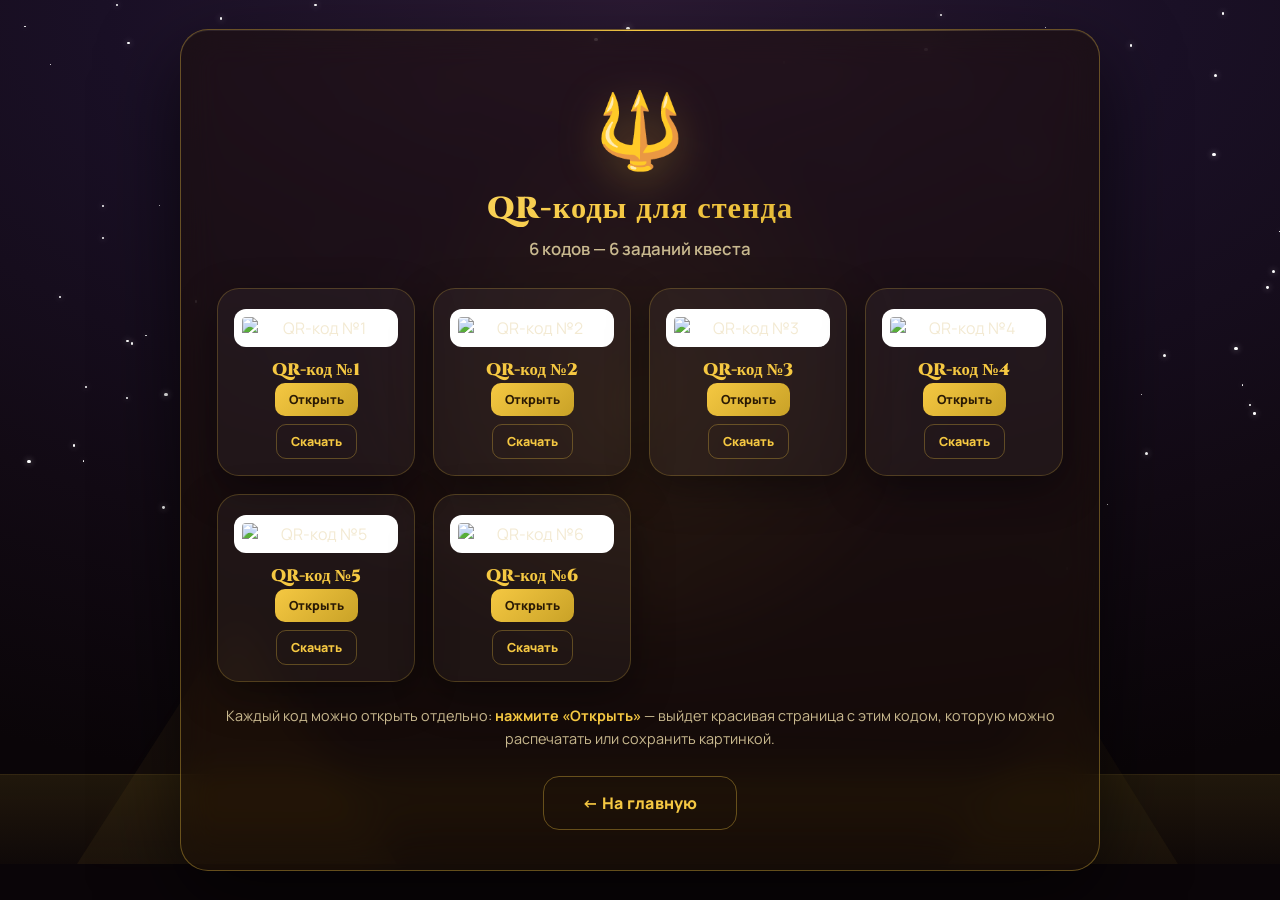
==== commit da8c0ee3: "Remove unused QR letter style" ====
--- a/qr.html
+++ b/qr.html
@@ -40,12 +40,6 @@
             color: var(--gold);
             font-size: 1.05em;
             margin-bottom: 2px;
-        }
-        .qr-item-letter {
-            font-size: 0.85em;
-            color: var(--text-dim);
-            font-weight: 700;
-            margin-bottom: 12px;
         }
         .qr-item-actions {
             display: flex;
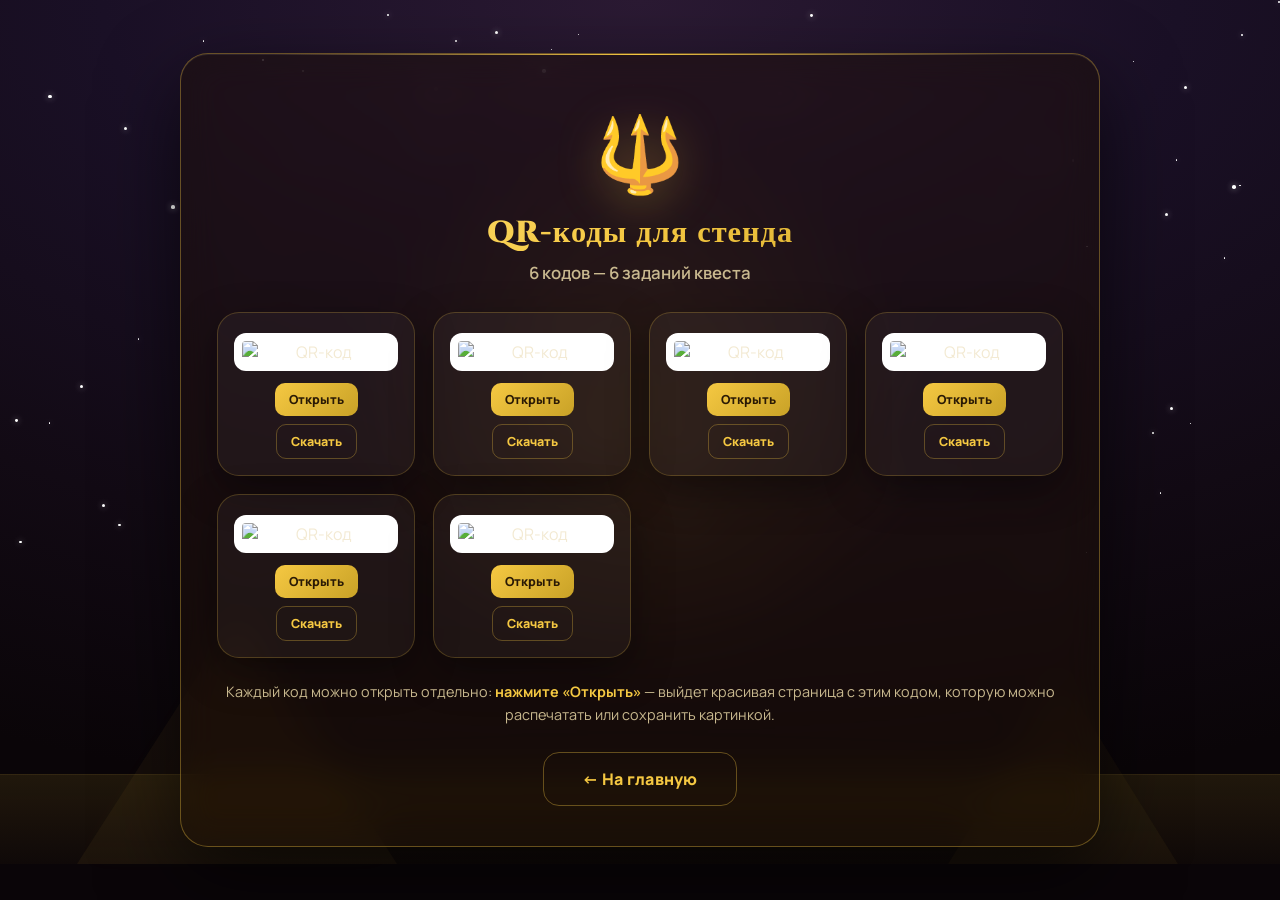
==== commit 0d8c4f13: "Remove all QR numbering and spoilers from QR pages and list" ====
--- a/qr.html
+++ b/qr.html
@@ -33,13 +33,6 @@
             border-radius: 12px;
             background: #fff;
             padding: 8px;
-        }
-        .qr-item-title {
-            font-family: 'Cinzel', serif;
-            font-weight: 900;
-            color: var(--gold);
-            font-size: 1.05em;
-            margin-bottom: 2px;
         }
         .qr-item-actions {
             display: flex;
--- a/style.css
+++ b/style.css
@@ -374,17 +374,40 @@
 }
 
 .word-cell {
-    width: 40px; height: 40px;
+    width: 44px; height: 46px;
     border: 1px solid rgba(245, 200, 66, 0.35);
     border-radius: 11px;
     display: flex;
+    flex-direction: column;
     align-items: center;
     justify-content: center;
+    gap: 1px;
     font-family: 'Cinzel', serif;
     font-size: 1.35em;
     font-weight: 900;
     color: var(--gold);
     background: rgba(255, 255, 255, 0.04);
+    position: relative;
+}
+
+/* Маленький номер — показывает порядок буквы в слове, но не подсказывает её */
+.word-cell-num {
+    font-family: 'Manrope', sans-serif;
+    font-size: 0.42em;
+    font-weight: 800;
+    opacity: 0.55;
+    line-height: 1;
+    letter-spacing: 0;
+}
+
+.word-cell-letter {
+    line-height: 1;
+}
+
+/* Заполненная ячейка: номер становится тёмным */
+.word-cell.filled .word-cell-num {
+    opacity: 0.55;
+    color: #2a1a05;
 }
 
 .word-cell.filled {
@@ -648,7 +671,7 @@
     .answer-btn { font-size: 0.95em; padding: 14px 14px; }
     .result-card { padding: 34px 22px 30px; }
     .letter-reward { width: 84px; height: 84px; line-height: 84px; font-size: 3.4em; }
-    .word-cell { width: 34px; height: 34px; font-size: 1.15em; }
+    .word-cell { width: 36px; height: 38px; font-size: 1.15em; }
     .final-cell { width: 46px; height: 46px; font-size: 1.5em; }
     .steps-list { padding-left: 50px; }
     .card-icon, .welcome-icon, .trophy { font-size: 3.6em; }
@@ -656,7 +679,7 @@
 
 @media (max-width: 360px) {
     .word-progress { gap: 4px; }
-    .word-cell { width: 30px; height: 30px; font-size: 1em; }
+    .word-cell { width: 32px; height: 34px; font-size: 1em; }
     .final-word { gap: 5px; }
     .final-cell { width: 40px; height: 40px; font-size: 1.3em; }
 }
